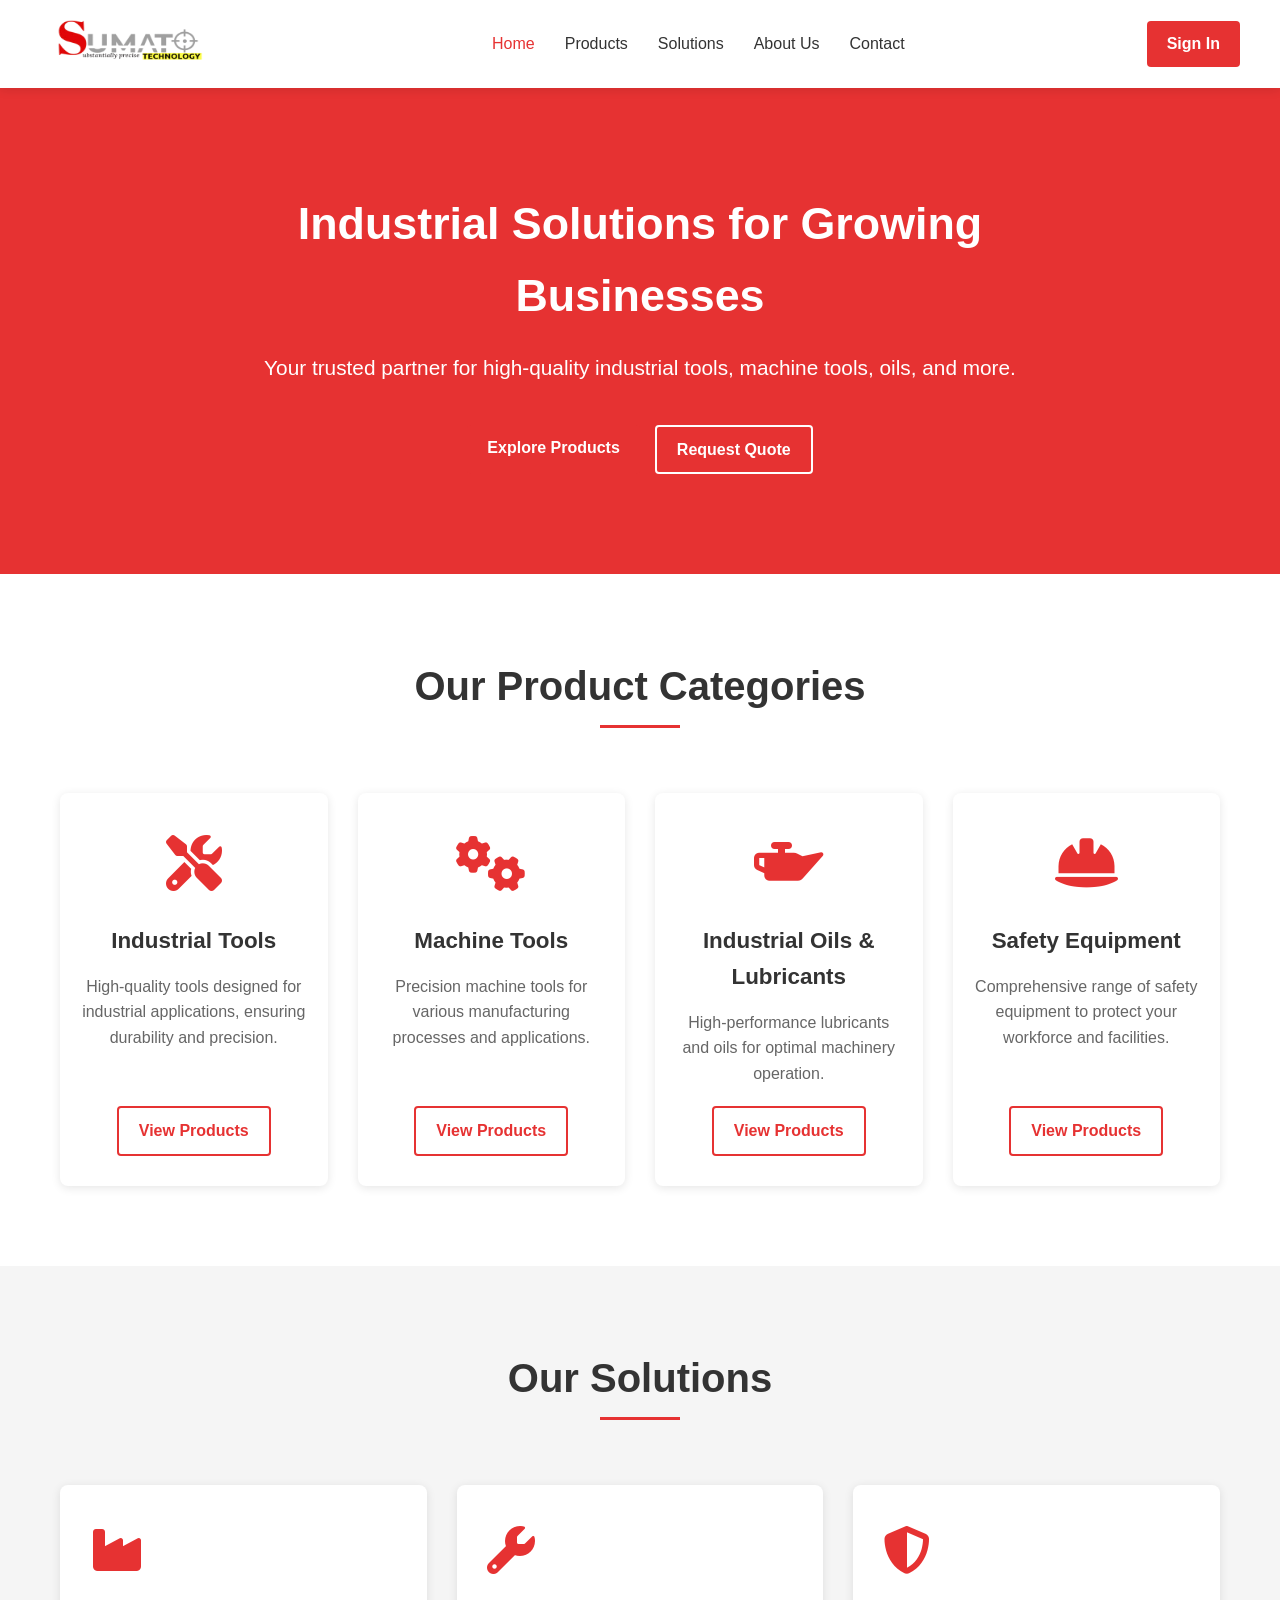
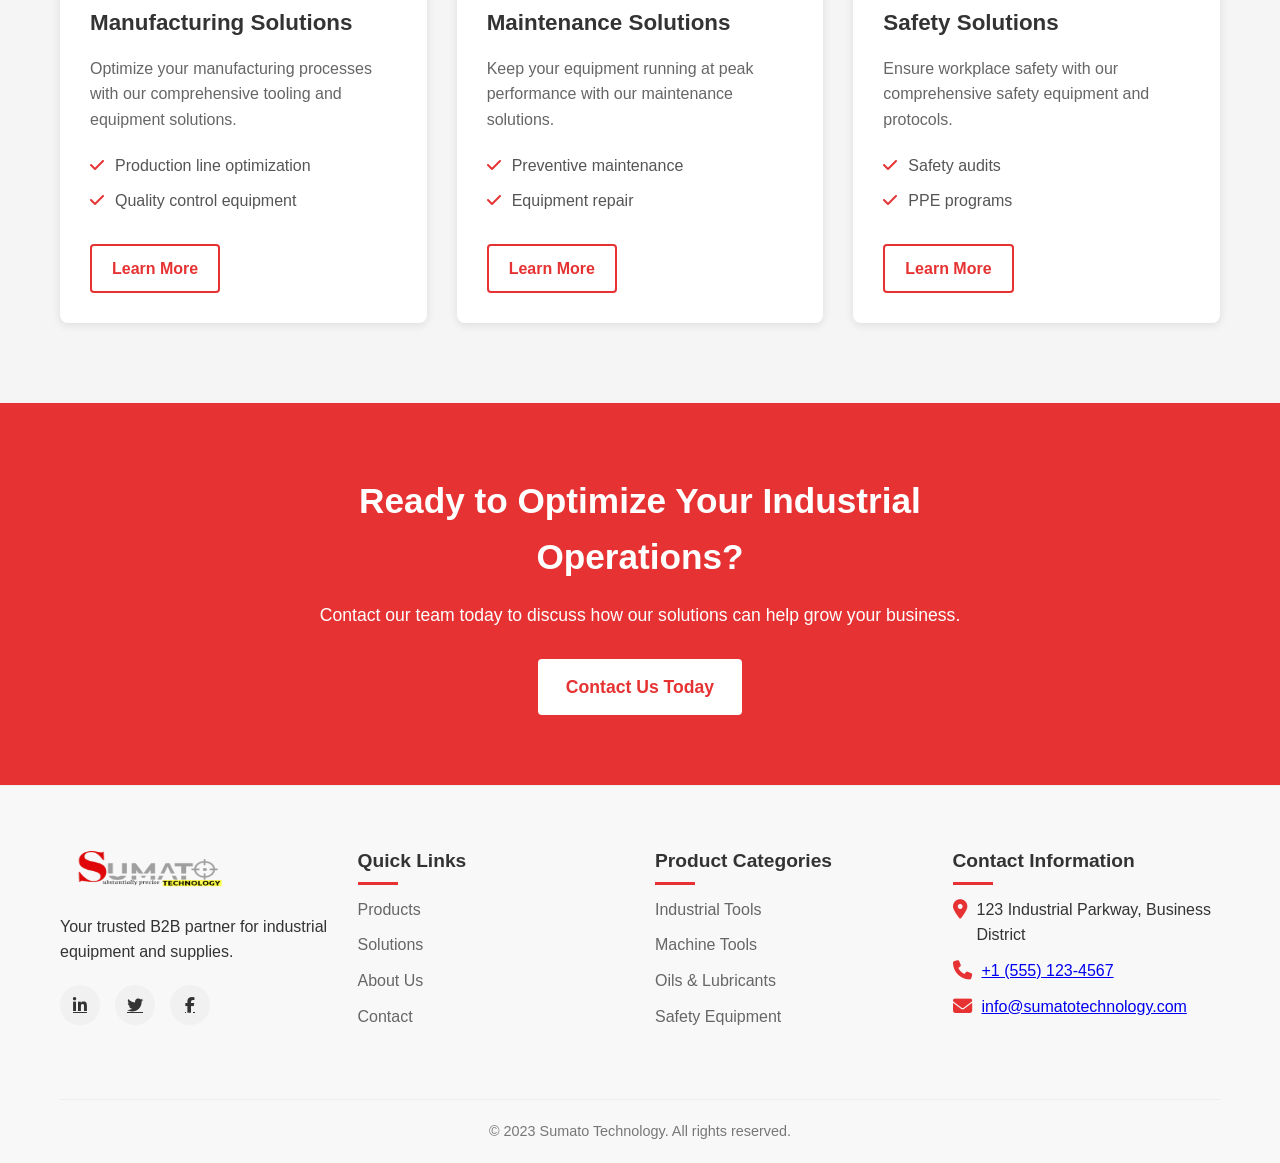
==== index.html @ 07b50df4 "Initial commit of Sumato Technology frontend" ====
<!DOCTYPE html>
<html lang="en">
<head>
  <meta charset="UTF-8">
  <meta name="viewport" content="width=device-width, initial-scale=1.0">
  <meta http-equiv="X-UA-Compatible" content="IE=edge">
  <title>Sumato Technology - Industrial Solutions for Growing Businesses</title>
  <meta name="description" content="Your trusted partner for high-quality industrial tools, machine tools, oils, and more.">
  <meta name="theme-color" content="#e63232">
  <!-- Security headers -->
  <meta http-equiv="Content-Security-Policy" content="default-src 'self'; script-src 'self'; style-src 'self' https://fonts.googleapis.com https://cdnjs.cloudflare.com 'unsafe-inline'; font-src 'self' https://fonts.gstatic.com https://cdnjs.cloudflare.com; img-src 'self' data:; connect-src 'self';">
  <meta http-equiv="X-Content-Type-Options" content="nosniff">
  <meta http-equiv="X-Frame-Options" content="DENY">
  <meta http-equiv="Referrer-Policy" content="strict-origin-when-cross-origin">
  <!-- Favicon -->
  <link rel="icon" type="image/x-icon" href="assets/favicon.ico">
  <link rel="apple-touch-icon" href="assets/apple-touch-icon.png">
  <!-- Google Fonts -->
  <link rel="preconnect" href="https://fonts.googleapis.com">
  <link rel="preconnect" href="https://fonts.gstatic.com" crossorigin>
  <link href="https://fonts.googleapis.com/css2?family=Roboto:wght@300;400;500;700&display=swap" rel="stylesheet">
  <!-- Font Awesome Icons -->
  <link rel="stylesheet" href="https://cdnjs.cloudflare.com/ajax/libs/font-awesome/6.4.0/css/all.min.css" integrity="sha512-iecdLmaskl7CVkqkXNQ/ZH/XLlvWZOJyj7Yy7tcenmpD1ypASozpmT/E0iPtmFIB46ZmdtAc9eNBvH0H/ZpiBw==" crossorigin="anonymous" referrerpolicy="no-referrer">
  <!-- CSS Files -->
  <link rel="stylesheet" href="css/common.css">
  <link rel="stylesheet" href="css/home.css">
</head>
<body>
  <!-- Header -->
  <header>
    <div class="container header-container">
      <div class="logo">
        <a href="index.html">
          <img src="assets/logo.png" alt="Sumato Technology Logo" width="180" height="50">
        </a>
      </div>
      
      <nav aria-label="Main navigation">
        <ul>
          <li><a href="index.html" class="active" aria-current="page">Home</a></li>
          <li><a href="products.html">Products</a></li>
          <li><a href="solutions.html">Solutions</a></li>
          <li><a href="about.html">About Us</a></li>
          <li><a href="contact.html">Contact</a></li>
        </ul>
      </nav>
      
      <a href="login.html" class="btn btn-primary">Sign In</a>
      
      <!-- Mobile Menu Toggle Button (Hidden on Desktop) -->
      <button class="mobile-menu-toggle" aria-label="Toggle mobile menu" aria-expanded="false" aria-controls="mobile-menu">
        <span></span>
        <span></span>
        <span></span>
      </button>
    </div>
    
    <!-- Mobile Menu (Hidden by Default) -->
    <div class="mobile-menu" id="mobile-menu" aria-labelledby="mobile-menu-toggle">
      <ul>
        <li><a href="index.html" class="active" aria-current="page">Home</a></li>
        <li><a href="products.html">Products</a></li>
        <li><a href="solutions.html">Solutions</a></li>
        <li><a href="about.html">About Us</a></li>
        <li><a href="contact.html">Contact</a></li>
        <li><a href="login.html" class="mobile-sign-in">Sign In</a></li>
      </ul>
    </div>
  </header>

  <!-- Hero Section -->
  <section class="home-hero">
    <div class="container">
      <div class="home-hero-content">
        <h1 class="animate-on-scroll">Industrial Solutions for Growing Businesses</h1>
        <p class="animate-on-scroll">Your trusted partner for high-quality industrial tools, machine tools, oils, and more.</p>
        <div class="hero-buttons animate-on-scroll">
          <a href="products.html" class="btn btn-primary">Explore Products</a>
          <a href="contact.html" class="btn btn-outline">Request Quote</a>
        </div>
      </div>
    </div>
  </section>

  <!-- Product Categories Section -->
  <section class="product-categories">
    <div class="container">
      <div class="section-header">
        <h2>Our Product Categories</h2>
      </div>
      
      <div class="categories-grid">
        <div class="category-card animate-on-scroll">
          <div class="category-icon">
            <i class="fas fa-tools"></i>
          </div>
          <h3>Industrial Tools</h3>
          <p>High-quality tools designed for industrial applications, ensuring durability and precision.</p>
          <a href="products.html#industrial-tools" class="btn btn-outline">View Products</a>
        </div>
        
        <div class="category-card animate-on-scroll">
          <div class="category-icon">
            <i class="fas fa-cogs"></i>
          </div>
          <h3>Machine Tools</h3>
          <p>Precision machine tools for various manufacturing processes and applications.</p>
          <a href="products.html#machine-tools" class="btn btn-outline">View Products</a>
        </div>
        
        <div class="category-card animate-on-scroll">
          <div class="category-icon">
            <i class="fas fa-oil-can"></i>
          </div>
          <h3>Industrial Oils & Lubricants</h3>
          <p>High-performance lubricants and oils for optimal machinery operation.</p>
          <a href="products.html#industrial-oils" class="btn btn-outline">View Products</a>
        </div>
        
        <div class="category-card animate-on-scroll">
          <div class="category-icon">
            <i class="fas fa-hard-hat"></i>
          </div>
          <h3>Safety Equipment</h3>
          <p>Comprehensive range of safety equipment to protect your workforce and facilities.</p>
          <a href="products.html#safety-equipment" class="btn btn-outline">View Products</a>
        </div>
      </div>
    </div>
  </section>

  <!-- Solutions Section -->
  <section class="solutions-section">
    <div class="container">
      <div class="section-header">
        <h2>Our Solutions</h2>
      </div>
      
      <div class="solutions-grid">
        <div class="solution-card animate-on-scroll">
          <div class="solution-icon">
            <i class="fas fa-industry"></i>
          </div>
          <h3>Manufacturing Solutions</h3>
          <p>Optimize your manufacturing processes with our comprehensive tooling and equipment solutions.</p>
          <ul class="solution-features">
            <li>Production line optimization</li>
            <li>Quality control equipment</li>
          </ul>
          <a href="solutions.html#manufacturing" class="btn btn-outline">Learn More</a>
        </div>
        
        <div class="solution-card animate-on-scroll">
          <div class="solution-icon">
            <i class="fas fa-wrench"></i>
          </div>
          <h3>Maintenance Solutions</h3>
          <p>Keep your equipment running at peak performance with our maintenance solutions.</p>
          <ul class="solution-features">
            <li>Preventive maintenance</li>
            <li>Equipment repair</li>
          </ul>
          <a href="solutions.html#maintenance" class="btn btn-outline">Learn More</a>
        </div>
        
        <div class="solution-card animate-on-scroll">
          <div class="solution-icon">
            <i class="fas fa-shield-alt"></i>
          </div>
          <h3>Safety Solutions</h3>
          <p>Ensure workplace safety with our comprehensive safety equipment and protocols.</p>
          <ul class="solution-features">
            <li>Safety audits</li>
            <li>PPE programs</li>
          </ul>
          <a href="solutions.html#safety" class="btn btn-outline">Learn More</a>
        </div>
      </div>
    </div>
  </section>

  <!-- Call to Action Section -->
  <section class="cta-section">
    <div class="container">
      <div class="cta-content">
        <h2>Ready to Optimize Your Industrial Operations?</h2>
        <p>Contact our team today to discuss how our solutions can help grow your business.</p>
        <a href="contact.html" class="cta-button">Contact Us Today</a>
      </div>
    </div>
  </section>

  <!-- Footer -->
  <footer>
    <div class="container">
      <div class="footer-container">
        <div class="footer-logo">
          <img src="assets/logo.png" alt="Sumato Technology Logo" width="180" height="50">
          <p>Your trusted B2B partner for industrial equipment and supplies.</p>
          <div class="social-icons">
            <a href="#" aria-label="LinkedIn"><i class="fab fa-linkedin-in" aria-hidden="true"></i></a>
            <a href="#" aria-label="Twitter"><i class="fab fa-twitter" aria-hidden="true"></i></a>
            <a href="#" aria-label="Facebook"><i class="fab fa-facebook-f" aria-hidden="true"></i></a>
          </div>
        </div>
        
        <div class="footer-columns">
          <h3>Quick Links</h3>
          <ul>
            <li><a href="products.html">Products</a></li>
            <li><a href="solutions.html">Solutions</a></li>
            <li><a href="about.html">About Us</a></li>
            <li><a href="contact.html">Contact</a></li>
          </ul>
        </div>
        
        <div class="footer-columns">
          <h3>Product Categories</h3>
          <ul>
            <li><a href="products.html#industrial-tools">Industrial Tools</a></li>
            <li><a href="products.html#machine-tools">Machine Tools</a></li>
            <li><a href="products.html#oils-lubricants">Oils & Lubricants</a></li>
            <li><a href="products.html#safety-equipment">Safety Equipment</a></li>
          </ul>
        </div>
        
        <div class="footer-columns">
          <h3>Contact Information</h3>
          <div class="contact-info">
            <i class="fas fa-map-marker-alt" aria-hidden="true"></i>
            <p>123 Industrial Parkway, Business District</p>
          </div>
          <div class="contact-info">
            <i class="fas fa-phone" aria-hidden="true"></i>
            <p><a href="tel:+15551234567">+1 (555) 123-4567</a></p>
          </div>
          <div class="contact-info">
            <i class="fas fa-envelope" aria-hidden="true"></i>
            <p><a href="mailto:info@sumatotechnology.com">info@sumatotechnology.com</a></p>
          </div>
        </div>
      </div>
      
      <div class="copyright">
        <p>&copy; <span id="currentYear">2023</span> Sumato Technology. All rights reserved.</p>
      </div>
    </div>
  </footer>

  <!-- JavaScript Files -->
  <script src="js/main.js" defer></script>
  <script src="js/home.js" defer></script>
  <script>
    // Update copyright year
    document.getElementById('currentYear').textContent = new Date().getFullYear();
  </script>
</body>
</html>
---- css/common.css ----
/* Common CSS for Sumato Technology Website */

:root {
  --primary-color: #e63232;
  --secondary-color: #ffffff;
  --text-color: #333333;
  --light-gray: #f5f5f5;
  --medium-gray: #eeeeee;
  --dark-gray: #999999;
  --shadow: 0 2px 10px rgba(0, 0, 0, 0.1);
  --transition: all 0.15s ease;
}

* {
  margin: 0;
  padding: 0;
  box-sizing: border-box;
  font-family: 'Roboto', Arial, sans-serif;
}

body {
  background-color: var(--secondary-color);
  color: var(--text-color);
  line-height: 1.6;
  opacity: 0;
  transition: opacity 0.15s ease;
  animation: fadeIn 0.2s forwards;
}

body.loaded {
  opacity: 1;
}

body.page-transition {
  opacity: 0;
  transition: opacity 0.15s;
}

.container {
  width: 100%;
  max-width: 1200px;
  margin: 0 auto;
  padding: 0 20px;
}

/* Header */
header {
  background-color: var(--secondary-color);
  box-shadow: var(--shadow);
  position: sticky;
  top: 0;
  z-index: 100;
  width: 100%;
}

.header-container {
  display: flex;
  justify-content: space-between;
  align-items: center;
  padding: 15px 0;
}

.logo img {
  height: 50px;
}

/* Navigation */
nav ul {
  display: flex;
  list-style: none;
}

nav ul li {
  margin-left: 30px;
}

nav ul li a {
  text-decoration: none;
  color: var(--text-color);
  font-weight: 500;
  transition: var(--transition);
  padding: 5px 0;
  position: relative;
}

nav ul li a:hover {
  color: var(--primary-color);
}

nav ul li a.active {
  color: var(--primary-color);
}

/* Remove underline animation for active nav items */
nav ul li a.active::after {
  display: none;
}

/* Buttons */
.btn {
  display: inline-block;
  padding: 10px 20px;
  border-radius: 4px;
  text-decoration: none;
  font-weight: 600;
  transition: var(--transition);
  cursor: pointer;
  border: none;
  position: relative;
  overflow: hidden;
}

/* Remove ripple animation effect */
.btn::after {
  display: none;
}

.btn:hover::after, .btn:focus::after {
  display: none;
}

.btn-primary {
  background-color: var(--primary-color);
  color: white;
}

.btn-primary:hover {
  background-color: #d42020;
}

.btn-primary.active {
  background-color: #d42020;
}

/* Standard outline button */
.btn-outline {
  background-color: transparent;
  color: var(--primary-color);
  border: 2px solid var(--primary-color);
}

.btn-outline:hover {
  background-color: var(--primary-color);
  color: white;
}

/* Special styling for buttons in hero section (with red background) */
.hero .btn-outline, 
.home-hero .btn-outline {
  background-color: transparent;
  color: white;
  border: 2px solid white;
}

.hero .btn-outline:hover,
.home-hero .btn-outline:hover {
  background-color: white;
  color: var(--primary-color);
}

/* Mobile Menu */
.mobile-menu-toggle {
  display: none;
  flex-direction: column;
  justify-content: space-between;
  width: 30px;
  height: 21px;
  background: transparent;
  border: none;
  cursor: pointer;
  padding: 0;
  z-index: 110;
}

.mobile-menu-toggle span {
  width: 100%;
  height: 3px;
  background-color: var(--text-color);
  transition: var(--transition);
}

.mobile-menu-toggle.active span:nth-child(1) {
  transform: translateY(9px) rotate(45deg);
}

.mobile-menu-toggle.active span:nth-child(2) {
  opacity: 0;
}

.mobile-menu-toggle.active span:nth-child(3) {
  transform: translateY(-9px) rotate(-45deg);
}

.mobile-menu {
  position: fixed;
  top: 0;
  left: 0;
  width: 100%;
  height: 100%;
  background-color: var(--secondary-color);
  z-index: 100;
  padding: 100px 20px 30px;
  transform: translateX(-100%);
  transition: transform 0.3s ease-in-out;
  overflow-y: auto;
}

.mobile-menu.active {
  transform: translateX(0);
}

.mobile-menu ul {
  list-style: none;
}

.mobile-menu ul li {
  margin-bottom: 20px;
}

.mobile-menu ul li a {
  display: block;
  font-size: 1.3rem;
  color: var(--text-color);
  text-decoration: none;
  padding: 10px 0;
  border-bottom: 1px solid #eee;
  transition: var(--transition);
}

.mobile-menu ul li a.active,
.mobile-menu ul li a:hover {
  color: var(--primary-color);
}

.mobile-sign-in {
  display: inline-block;
  margin-top: 20px;
  padding: 12px 20px;
  background-color: var(--primary-color);
  color: white !important;
  border-radius: 4px;
  text-align: center;
  border-bottom: none !important;
}

body.menu-open {
  overflow: hidden;
}

/* Hero Section */
.hero {
  background-color: var(--primary-color);
  color: white;
  padding: 80px 0;
  position: relative;
  overflow: hidden;
}

.hero-content {
  max-width: 700px;
  margin: 0 auto;
  text-align: center;
}

.hero-content h1 {
  font-size: 2.8rem;
  margin-bottom: 20px;
}

.hero-content p {
  font-size: 1.2rem;
  margin-bottom: 30px;
}

/* Section Headers */
.section-header {
  text-align: center;
  margin-bottom: 60px;
}

.section-header h2 {
  font-size: 2.5rem;
  color: var(--text-color);
  margin-bottom: 15px;
  position: relative;
  display: inline-block;
}

.section-header h2::after {
  content: '';
  position: absolute;
  bottom: -10px;
  left: 50%;
  transform: translateX(-50%);
  width: 80px;
  height: 3px;
  background-color: var(--primary-color);
}

/* Cards */
.card {
  background-color: white;
  border-radius: 8px;
  box-shadow: var(--shadow);
  overflow: hidden;
  transition: var(--transition);
}

/* Remove card hover animation */
.card:hover {
  transform: none;
  box-shadow: var(--shadow);
}

/* Footer */
footer {
  background-color: #f8f8f8;
  padding: 60px 0 20px;
  border-top: 1px solid #eee;
}

.footer-container {
  display: grid;
  grid-template-columns: repeat(4, 1fr);
  gap: 30px;
}

.footer-logo {
  grid-column: 1;
}

.footer-logo img {
  height: 45px;
  margin-bottom: 15px;
}

.footer-columns {
  margin-bottom: 20px;
}

.footer-columns h3 {
  color: var(--text-color);
  font-size: 1.2rem;
  margin-bottom: 20px;
  position: relative;
}

.footer-columns h3::after {
  content: '';
  position: absolute;
  bottom: -8px;
  left: 0;
  width: 40px;
  height: 3px;
  background-color: var(--primary-color);
}

.footer-columns ul {
  list-style: none;
}

.footer-columns ul li {
  margin-bottom: 10px;
}

.footer-columns ul li a {
  text-decoration: none;
  color: #666;
  transition: var(--transition);
}

.footer-columns ul li a:hover {
  color: var(--primary-color);
}

.contact-info {
  margin-bottom: 10px;
  display: flex;
  align-items: flex-start;
}

.contact-info i {
  color: var(--primary-color);
  margin-right: 10px;
  font-size: 1.2rem;
  margin-top: 3px;
}

.copyright {
  text-align: center;
  margin-top: 40px;
  padding-top: 20px;
  border-top: 1px solid #eee;
  color: #777;
  font-size: 0.9rem;
}

/* Social Icons */
.social-icons {
  display: flex;
  gap: 15px;
  margin-top: 20px;
}

.social-icons a {
  display: inline-flex;
  align-items: center;
  justify-content: center;
  width: 40px;
  height: 40px;
  border-radius: 50%;
  background-color: #f1f1f1;
  color: var(--text-color);
  transition: var(--transition);
}

.social-icons a:hover {
  background-color: var(--primary-color);
  color: white;
}

/* Animation Classes */
.animate-on-scroll {
  opacity: 0;
  transform: translateY(15px);
  transition: opacity 0.3s ease, transform 0.3s ease;
}

.animate-on-scroll.visible {
  opacity: 1;
  transform: translateY(0);
}

/* Lazy Loading */
.lazy-load {
  opacity: 0;
  transition: opacity 0.25s ease;
}

.lazy-load.loaded {
  opacity: 1;
}

/* Error Messages */
.error-message {
  color: var(--primary-color);
  font-size: 0.85rem;
  margin-top: 5px;
  animation: fadeIn 0.3s;
}

.form-control.invalid {
  border-color: var(--primary-color);
}

/* Message Alerts */
.message {
  padding: 15px;
  border-radius: 4px;
  margin-bottom: 15px;
  animation: fadeIn 0.2s ease;
}

.message.success {
  background-color: #e8f5e9;
  color: #2e7d32;
  border-left: 4px solid #2e7d32;
}

.message.error {
  background-color: #ffebee;
  color: #c62828;
  border-left: 4px solid #c62828;
}

.message.fade-out {
  animation: fadeOut 0.25s ease forwards;
}

@keyframes fadeIn {
  from { opacity: 0; transform: translateY(-5px); }
  to { opacity: 1; transform: translateY(0); }
}

@keyframes fadeOut {
  from { opacity: 1; transform: translateY(0); }
  to { opacity: 0; transform: translateY(-5px); }
}

/* Media Queries */
@media (max-width: 992px) {
  .mobile-menu-toggle {
    display: flex;
  }
  
  nav {
    display: none;
  }
  
  header .btn-primary {
    display: none;
  }
  
  .header-container {
    justify-content: space-between;
  }
  
  .footer-container {
    grid-template-columns: repeat(2, 1fr);
  }
  
  .footer-logo {
    grid-column: 1 / -1;
    text-align: center;
    margin-bottom: 30px;
  }
  
  .footer-logo .social-icons {
    justify-content: center;
  }
}

@media (max-width: 768px) {
  .hero-content h1 {
    font-size: 2.2rem;
  }
  
  .section-header h2 {
    font-size: 2rem;
  }
}

@media (max-width: 576px) {
  .header-container {
    padding: 15px 0;
  }
  
  .footer-container {
    grid-template-columns: 1fr;
  }
  
  .footer-logo {
    text-align: center;
  }
  
  .hero-content h1 {
    font-size: 1.8rem;
  }
  
  .btn {
    display: block;
    width: 100%;
    margin-bottom: 10px;
    text-align: center;
  }
  
  .hero-buttons {
    display: flex;
    flex-direction: column;
  }
}

/* Back to Top Button */
.back-to-top {
  position: fixed;
  bottom: 20px;
  right: 20px;
  width: 40px;
  height: 40px;
  background-color: var(--primary-color);
  color: white;
  border-radius: 50%;
  display: flex;
  align-items: center;
  justify-content: center;
  text-decoration: none;
  box-shadow: 0 2px 5px rgba(0, 0, 0, 0.1);
  opacity: 0;
  transform: translateY(20px);
  transition: opacity 0.15s, transform 0.15s;
  z-index: 99;
}

.back-to-top.visible {
  opacity: 1;
  transform: translateY(0);
}

.back-to-top:hover, .back-to-top:focus {
  background-color: #d12a2a;
  outline: none;
}

.back-to-top:focus {
  box-shadow: 0 0 0 3px rgba(230, 50, 50, 0.4);
}

/* Improved Focus Styles for Accessibility */
a:focus, button:focus, input:focus, textarea:focus, select:focus {
  outline: 2px solid rgba(230, 50, 50, 0.6);
  outline-offset: 2px;
}

/* Improve form element styling */
input, textarea, select, button {
  font-family: inherit;
}

/* Add smooth transitions to all interactive elements */
a, button, input, textarea, select {
  transition: all 0.2s ease;
}

/* Image optimization */
img {
  max-width: 100%;
  height: auto;
}

/* Add content-visibility for performance */
section {
  content-visibility: auto;
  contain-intrinsic-size: 1px 1000px;
}

/* Form Validation Visual Feedback */
input:invalid:not(:placeholder-shown), 
textarea:invalid:not(:placeholder-shown) {
  border-color: #e63232;
}

/* Improve link hover effects */
a:not(.btn) {
  position: relative;
}

/* Remove link hover underline animation */
a:not(.btn):not(.header-container a):not(.footer-container a):not(.mobile-menu a)::after {
  display: none;
}

a:not(.btn):not(.header-container a):not(.footer-container a):not(.mobile-menu a):hover::after {
  display: none;
}

/* Reduced motion preferences */
@media (prefers-reduced-motion: reduce) {
  * {
    animation-duration: 0.01ms !important;
    animation-iteration-count: 1 !important;
    transition-duration: 0.01ms !important;
    scroll-behavior: auto !important;
  }
  
  .back-to-top, body, a::after {
    transition: none !important;
  }
  
  .animate-on-scroll {
    opacity: 1 !important;
    transform: none !important;
  }
  
  /* Remove auth container hover animation */
  .auth-container:hover {
    transform: none;
    box-shadow: 0 8px 30px rgba(0, 0, 0, 0.08);
  }
}
---- css/home.css ----
/* Home Page Specific CSS */

/* Hero Section */
.home-hero {
  background-color: var(--primary-color);
  color: white;
  padding: 100px 0;
  position: relative;
}

.home-hero-content {
  text-align: center;
  max-width: 800px;
  margin: 0 auto;
}

.home-hero-content h1 {
  font-size: 2.8rem;
  margin-bottom: 20px;
}

.home-hero-content p {
  font-size: 1.3rem;
  margin-bottom: 40px;
}

.hero-buttons {
  display: flex;
  justify-content: center;
  gap: 15px;
}

/* Remove fadeInUp animations */
@keyframes fadeInUp {
  from {
    opacity: 0;
    transform: translateY(20px);
  }
  to {
    opacity: 1;
    transform: translateY(0);
  }
}

/* Ensure hero buttons are visible */
.home-hero .btn-outline {
  background-color: transparent;
  color: white;
  border: 2px solid white;
  font-weight: 600;
}

.home-hero .btn-outline:hover {
  background-color: white;
  color: var(--primary-color);
}

/* Product Categories Section */
.product-categories {
  padding: 80px 0;
  background-color: white;
}

.categories-grid {
  display: grid;
  grid-template-columns: repeat(auto-fit, minmax(250px, 1fr));
  gap: 30px;
  margin-top: 40px;
}

.category-card {
  background-color: white;
  border-radius: 8px;
  box-shadow: var(--shadow);
  padding: 30px 20px;
  text-align: center;
  transition: transform 0.3s ease, box-shadow 0.3s ease;
  height: 100%;
  display: flex;
  flex-direction: column;
}

.category-card:hover {
  transform: translateY(-8px);
  box-shadow: 0 15px 30px rgba(0, 0, 0, 0.1);
}

.category-icon {
  margin-bottom: 20px;
  height: 80px;
  display: flex;
  align-items: center;
  justify-content: center;
}

.category-icon i {
  font-size: 3.5rem;
  color: var(--primary-color);
  transition: transform 0.3s ease;
}

.category-card:hover .category-icon i {
  transform: scale(1.15);
}

.category-card h3 {
  font-size: 1.4rem;
  margin-bottom: 15px;
  color: var(--text-color);
}

.category-card p {
  color: #666;
  margin-bottom: 20px;
  flex-grow: 1;
}

.category-card .btn {
  margin-top: auto;
  align-self: center;
}

/* Solutions Section */
.solutions-section {
  padding: 80px 0;
  background-color: var(--light-gray);
}

.solutions-grid {
  display: grid;
  grid-template-columns: repeat(auto-fit, minmax(300px, 1fr));
  gap: 30px;
  margin-top: 40px;
}

.solution-card {
  background-color: white;
  border-radius: 8px;
  box-shadow: var(--shadow);
  padding: 30px;
  transition: transform 0.3s ease, box-shadow 0.3s ease;
  height: 100%;
  display: flex;
  flex-direction: column;
}

.solution-card:hover {
  transform: translateY(-8px);
  box-shadow: 0 15px 30px rgba(0, 0, 0, 0.1);
}

.solution-icon {
  margin-bottom: 20px;
  height: 70px;
  display: flex;
  align-items: center;
}

.solution-icon i {
  font-size: 3rem;
  color: var(--primary-color);
  transition: transform 0.3s ease;
}

.solution-card:hover .solution-icon i {
  transform: scale(1.15);
}

.solution-card h3 {
  font-size: 1.4rem;
  margin-bottom: 15px;
  color: var(--text-color);
}

.solution-card p {
  color: #666;
  margin-bottom: 20px;
}

.solution-features {
  list-style: none;
  margin-bottom: 20px;
  flex-grow: 1;
}

.solution-features li {
  margin-bottom: 10px;
  position: relative;
  padding-left: 25px;
  color: #555;
}

.solution-features li:before {
  content: '\f00c';
  font-family: 'Font Awesome 5 Free';
  font-weight: 900;
  color: var(--primary-color);
  position: absolute;
  left: 0;
}

.solution-card .btn {
  margin-top: auto;
  align-self: flex-start;
}

/* Call To Action Section */
.cta-section {
  background-color: var(--primary-color);
  color: white;
  padding: 70px 0;
  position: relative;
  overflow: hidden;
}

.cta-content {
  text-align: center;
  max-width: 700px;
  margin: 0 auto;
  position: relative;
  z-index: 1;
}

.cta-content h2 {
  font-size: 2.2rem;
  margin-bottom: 15px;
}

.cta-content p {
  font-size: 1.1rem;
  margin-bottom: 30px;
}

.cta-button {
  display: inline-block;
  background-color: white;
  color: var(--primary-color);
  padding: 14px 28px;
  border-radius: 4px;
  text-decoration: none;
  font-weight: 600;
  font-size: 1.1rem;
  transition: var(--transition);
}

.cta-button:hover {
  background-color: #f0f0f0;
  transform: translateY(-3px);
}

/* Responsive */
@media (max-width: 992px) {
  .home-hero {
    padding: 80px 0;
  }
  
  .home-hero-content h1 {
    font-size: 2.4rem;
  }
  
  .solution-card {
    padding: 25px;
  }
}

@media (max-width: 768px) {
  .home-hero-content h1 {
    font-size: 2.2rem;
  }
  
  .home-hero-content p {
    font-size: 1.1rem;
  }
  
  .product-categories,
  .solutions-section {
    padding: 60px 0;
  }
  
  .category-card,
  .solution-card {
    padding: 20px;
  }
  
  .cta-content h2 {
    font-size: 1.8rem;
  }
}

@media (max-width: 576px) {
  .home-hero {
    padding: 60px 0;
  }
  
  .home-hero-content h1 {
    font-size: 1.8rem;
  }
  
  .home-hero-content p {
    font-size: 1rem;
    margin-bottom: 30px;
  }
  
  .hero-buttons {
    flex-direction: column;
  }
  
  .category-card h3,
  .solution-card h3 {
    font-size: 1.3rem;
  }
  
  .cta-content h2 {
    font-size: 1.6rem;
  }
  
  .cta-button {
    padding: 12px 24px;
    font-size: 1rem;
  }
}
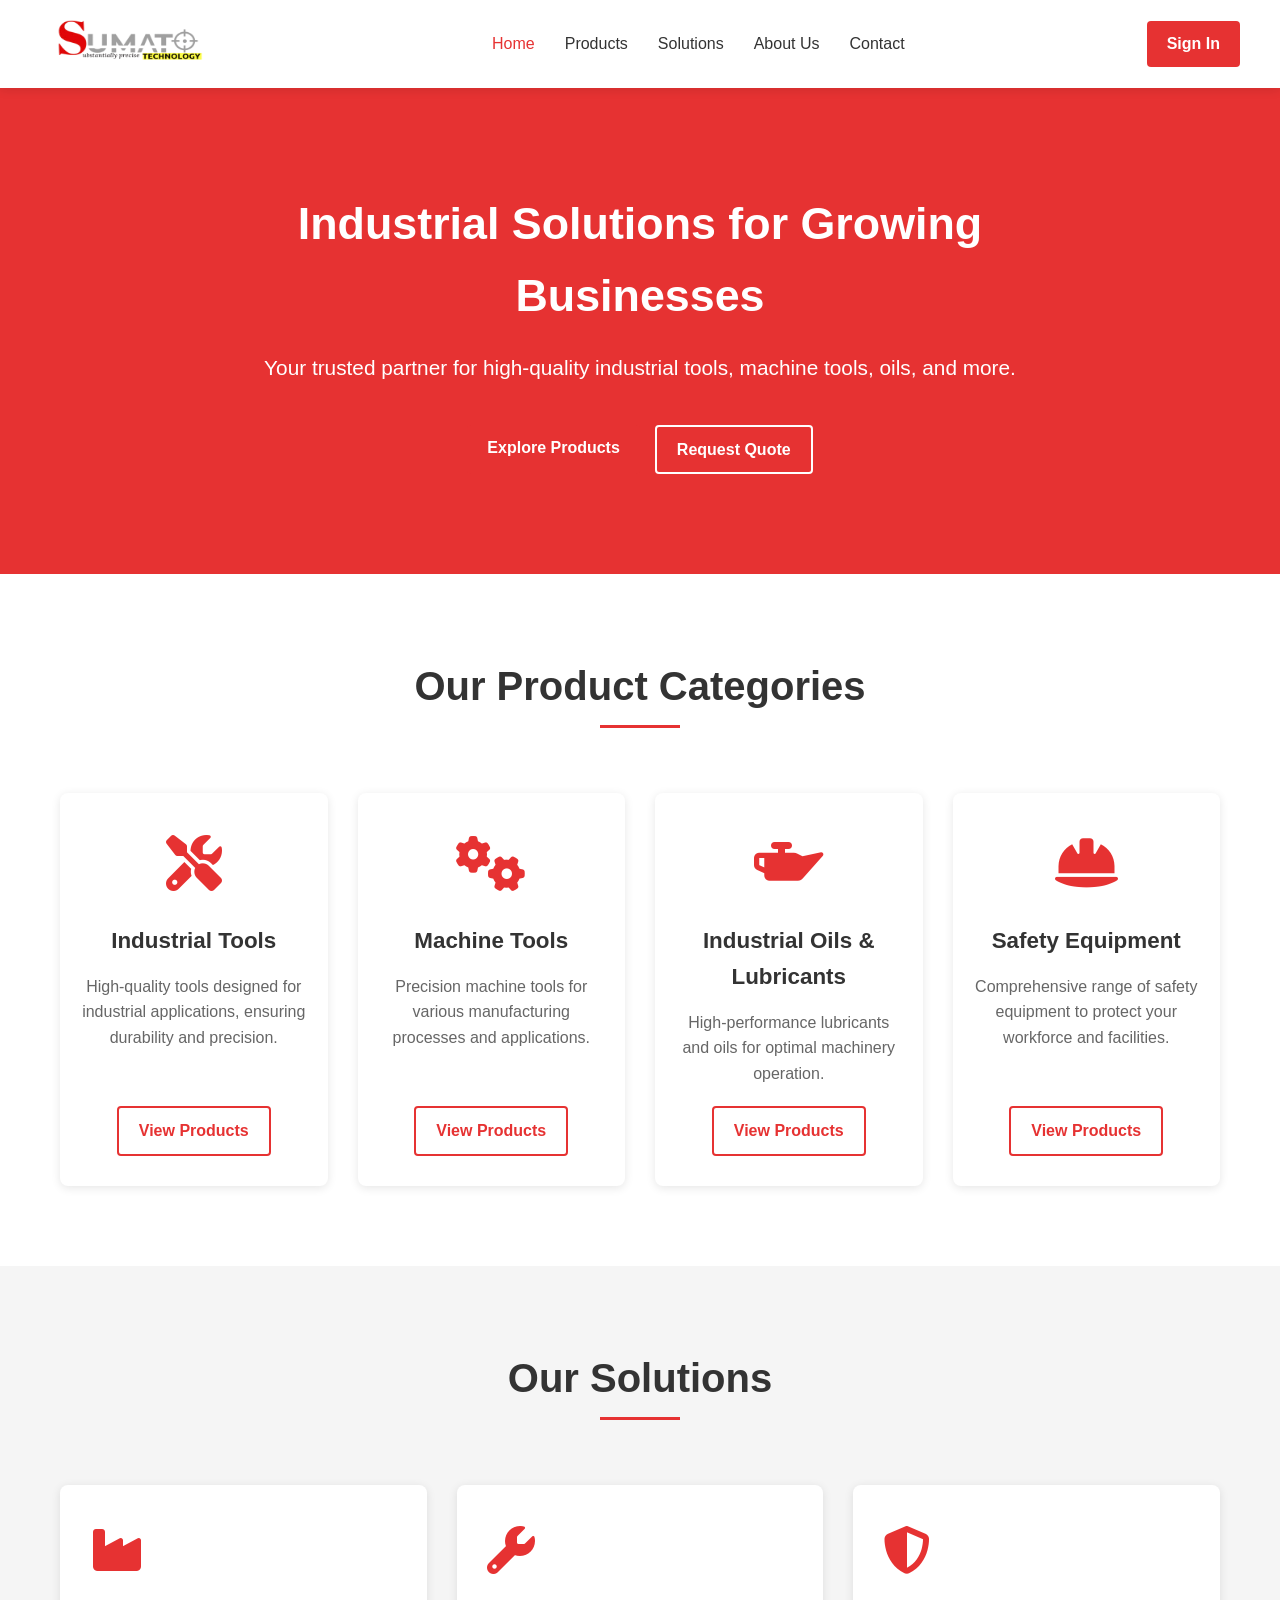
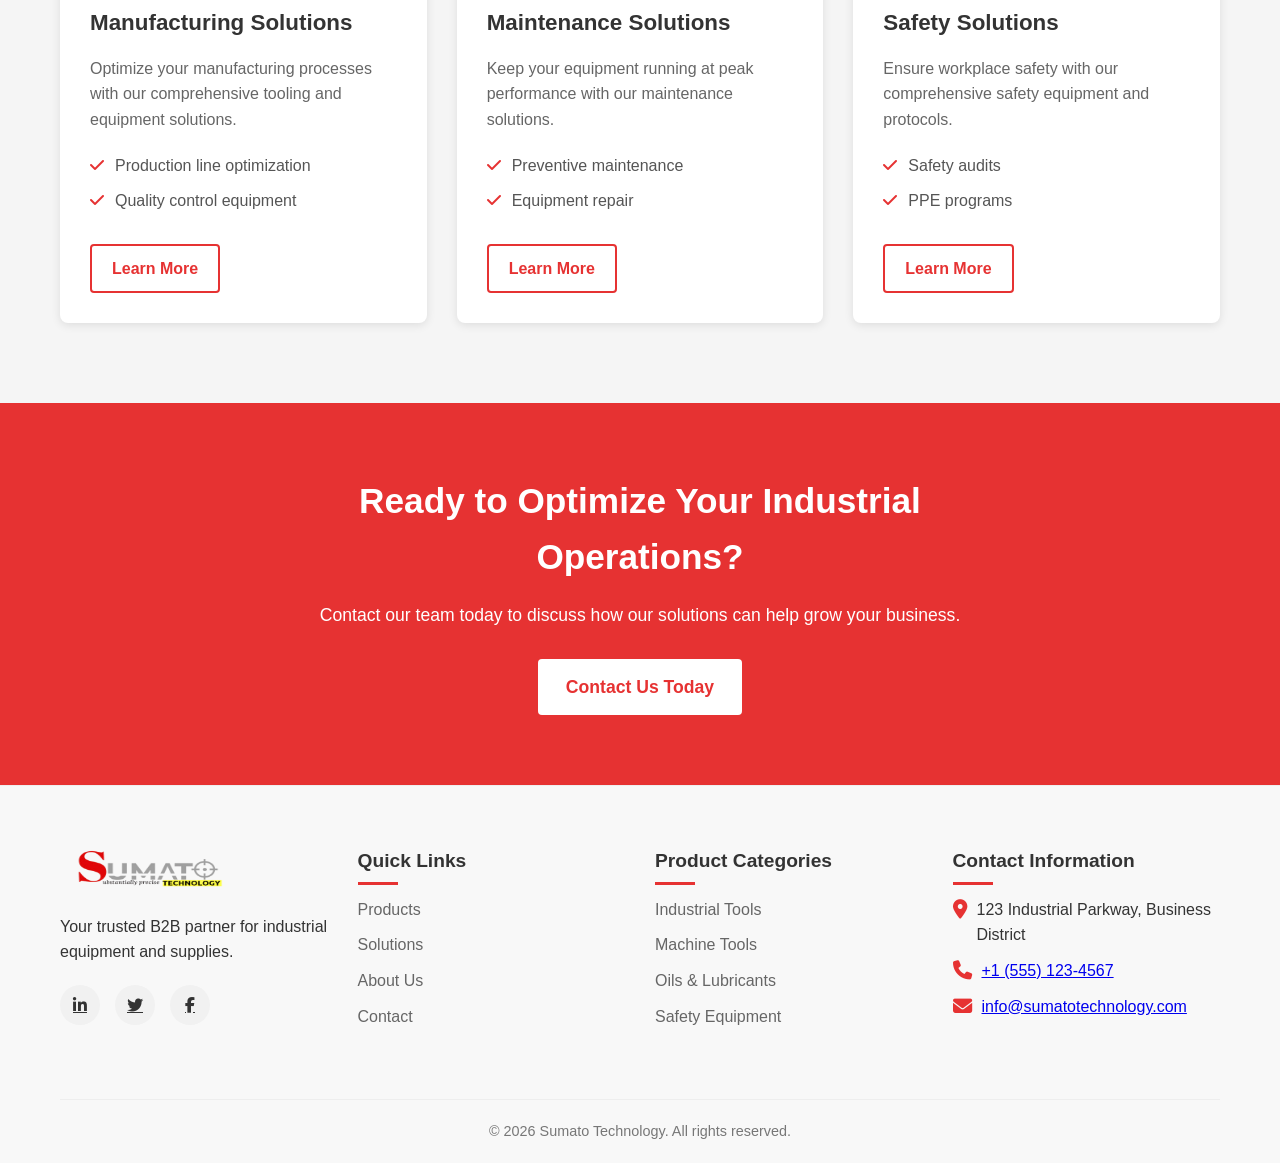
==== commit a622f51b: "Fix connectivity issues between frontend and backend, update authorization and improve Firebase inte" ====
--- a/index.html
+++ b/index.html
@@ -8,7 +8,7 @@
   <meta name="description" content="Your trusted partner for high-quality industrial tools, machine tools, oils, and more.">
   <meta name="theme-color" content="#e63232">
   <!-- Security headers -->
-  <meta http-equiv="Content-Security-Policy" content="default-src 'self'; script-src 'self'; style-src 'self' https://fonts.googleapis.com https://cdnjs.cloudflare.com 'unsafe-inline'; font-src 'self' https://fonts.gstatic.com https://cdnjs.cloudflare.com; img-src 'self' data:; connect-src 'self';">
+  <meta http-equiv="Content-Security-Policy" content="default-src 'self'; script-src 'self' 'unsafe-inline' 'unsafe-eval' https://www.gstatic.com https://apis.google.com; style-src 'self' 'unsafe-inline' https://fonts.googleapis.com https://cdnjs.cloudflare.com; font-src 'self' https://fonts.gstatic.com https://cdnjs.cloudflare.com; img-src 'self' data: https://www.gstatic.com https://*.googleapis.com; connect-src 'self' https://*.onrender.com https://*.netlify.app https://*.googleapis.com https://*.firebase.com https://*.firebaseio.com https://identitytoolkit.googleapis.com; frame-src 'self' https://www.google.com https://*.firebaseapp.com;">
   <meta http-equiv="X-Content-Type-Options" content="nosniff">
   <meta http-equiv="X-Frame-Options" content="DENY">
   <meta http-equiv="Referrer-Policy" content="strict-origin-when-cross-origin">
@@ -248,8 +248,10 @@
   </footer>
 
   <!-- JavaScript Files -->
+  <script src="js/config.js" defer></script>
+  <script src="js/api.js" defer></script>
   <script src="js/main.js" defer></script>
-  <script src="js/home.js" defer></script>
+  <script src="js/test-connection.js" defer></script>
   <script>
     // Update copyright year
     document.getElementById('currentYear').textContent = new Date().getFullYear();
